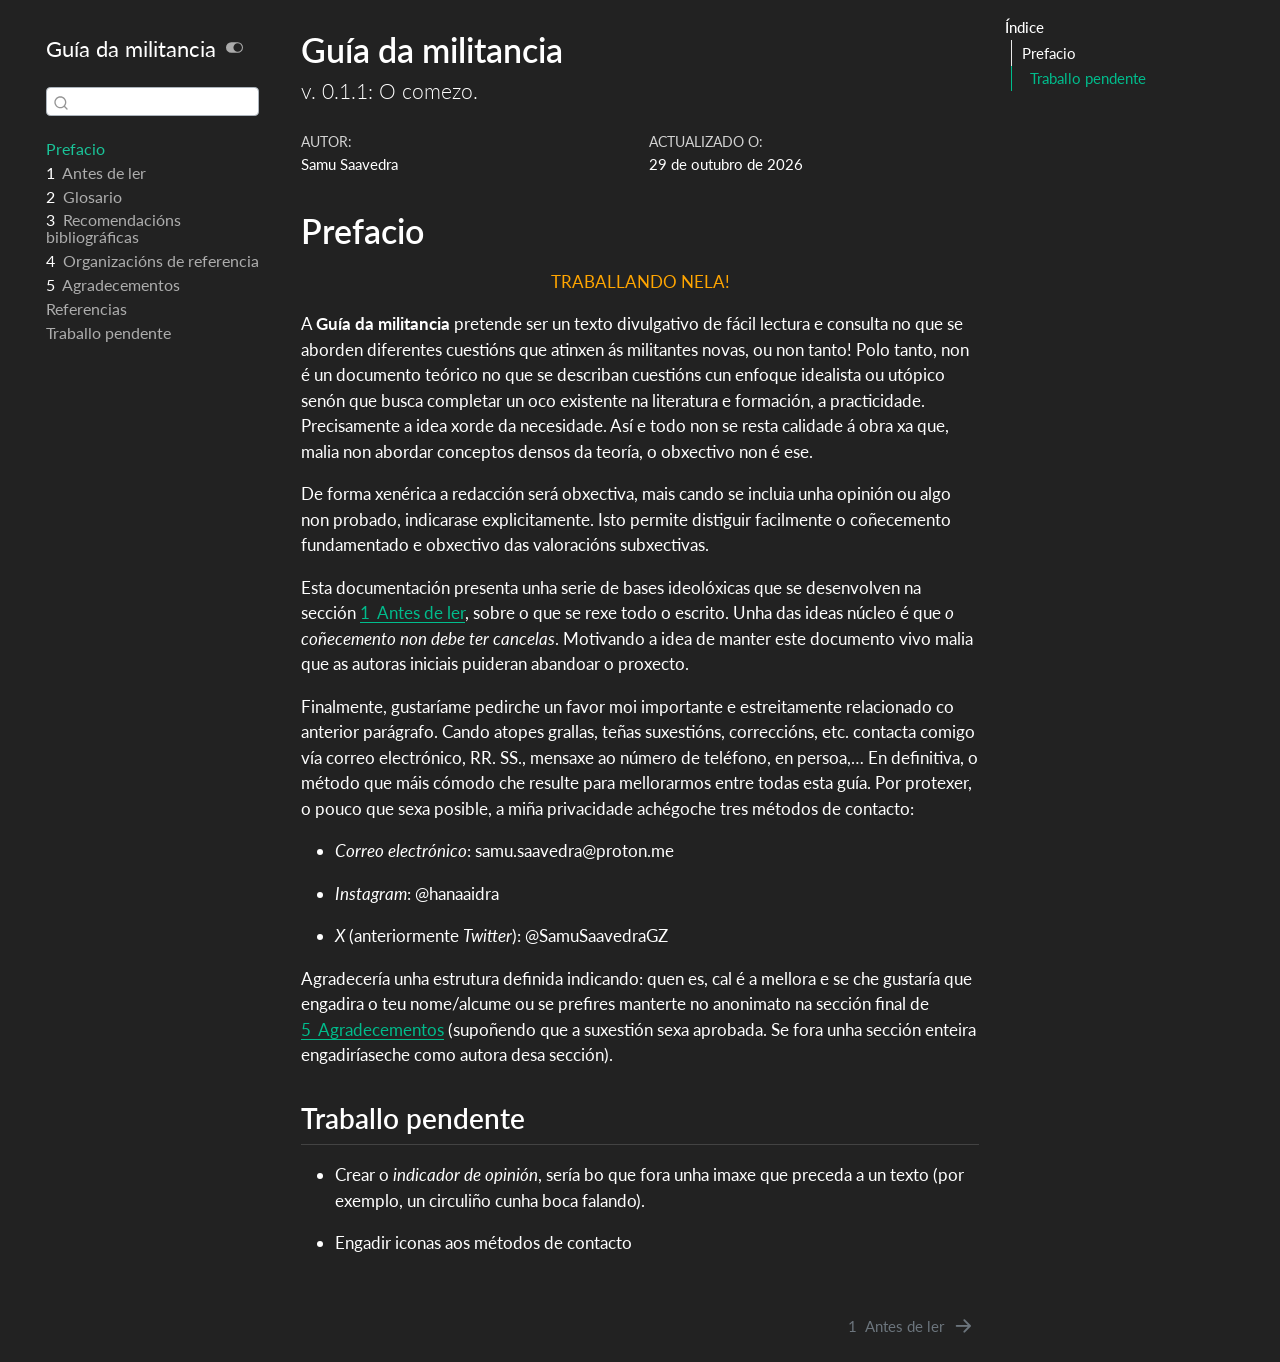
==== index.html @ 18063a0a "Built site for gh-pages" ====
<!DOCTYPE html>
<html xmlns="http://www.w3.org/1999/xhtml" lang="gl" xml:lang="gl"><head>

<meta charset="utf-8">
<meta name="generator" content="quarto-1.10.19">

<meta name="viewport" content="width=device-width, initial-scale=1.0, user-scalable=yes">

<meta name="author" content="Samu Saavedra">

<title>Guía da militancia</title>
<style>
/* Default styles provided by pandoc.
** See https://pandoc.org/MANUAL.html#variables-for-html for config info.
*/
span.smallcaps{font-variant: small-caps;}
div.columns{display: flex; gap: 1.5em;}
div.column{flex: auto;}
@media screen {
div.columns{gap: min(4vw, 1.5em);}
div.column{overflow-x: auto;}
}
div.hanging-indent{margin-left: 1.5em; text-indent: -1.5em;}
ul.task-list{list-style: none;}
ul.task-list li input[type="checkbox"] {
  width: 0.8em;
  margin: 0 0.8em 0.2em -1em; /* quarto-specific, see https://github.com/quarto-dev/quarto-cli/issues/4556 */ 
  vertical-align: middle;
}
</style>


<script src="site_libs/quarto-nav/quarto-nav.js"></script>
<script src="site_libs/quarto-nav/headroom.min.js"></script>
<script src="site_libs/clipboard/clipboard.min.js"></script>
<script src="site_libs/quarto-search/autocomplete.umd.js"></script>
<script src="site_libs/quarto-search/fuse.min.js"></script>
<script src="site_libs/quarto-search/quarto-search.js"></script>
<meta name="quarto:offset" content="./">
<link href="./antes_de_ler.html" rel="next">
<script src="site_libs/quarto-html/quarto.js" type="module"></script>
<script src="site_libs/quarto-html/tabsets/tabsets.js" type="module"></script>
<script src="site_libs/quarto-html/popper.min.js"></script>
<script src="site_libs/quarto-html/tippy.umd.min.js"></script>
<script src="site_libs/quarto-html/anchor.min.js"></script>
<link href="site_libs/quarto-html/tippy.css" rel="stylesheet">
<link href="site_libs/quarto-html/quarto-syntax-highlighting-bf27225e3a48a9273f3daa8f8e829971.css" rel="stylesheet" class="quarto-color-scheme" id="quarto-text-highlighting-styles">
<link href="site_libs/quarto-html/quarto-syntax-highlighting-dark-b626d73c4c936ccc3cb08be7d45d1df6.css" rel="stylesheet" class="quarto-color-scheme quarto-color-alternate" id="quarto-text-highlighting-styles">
<script src="site_libs/bootstrap/bootstrap.min.js"></script>
<link href="site_libs/bootstrap/bootstrap-icons.css" rel="stylesheet">
<link href="site_libs/bootstrap/bootstrap-aed98941c9a23d34670946fc9452eebc.min.css" rel="stylesheet" append-hash="true" class="quarto-color-scheme" id="quarto-bootstrap" data-mode="light">
<link href="site_libs/bootstrap/bootstrap-dark-508a3967fcba8ac229af21958218d07f.min.css" rel="stylesheet" append-hash="true" class="quarto-color-scheme quarto-color-alternate" id="quarto-bootstrap" data-mode="dark">
<script id="quarto-search-options" type="application/json">{
  "location": "sidebar",
  "copy-button": false,
  "collapse-after": 3,
  "panel-placement": "start",
  "type": "textbox",
  "limit": 50,
  "keyboard-shortcut": [
    "f",
    "/",
    "s"
  ],
  "show-item-context": false,
  "language": {
    "search-no-results-text": "No results",
    "search-matching-documents-text": "matching documents",
    "search-copy-link-title": "Copy link to search",
    "search-hide-matches-text": "Hide additional matches",
    "search-more-match-text": "more match in this document",
    "search-more-matches-text": "more matches in this document",
    "search-clear-button-title": "Clear",
    "search-text-placeholder": "",
    "search-detached-cancel-button-title": "Cancel",
    "search-submit-button-title": "Submit",
    "search-label": "Search"
  }
}</script>
<style>html{ scroll-behavior: smooth; }</style>


</head>

<body class="nav-sidebar floating quarto-dark"><script id="quarto-html-before-body" type="application/javascript">
    const toggleBodyColorMode = (bsSheetEl) => {
      const mode = bsSheetEl.getAttribute("data-mode");
      const bodyEl = window.document.querySelector("body");
      if (mode === "dark") {
        bodyEl.classList.add("quarto-dark");
        bodyEl.classList.remove("quarto-light");
      } else {
        bodyEl.classList.add("quarto-light");
        bodyEl.classList.remove("quarto-dark");
      }
    }
    const toggleBodyColorPrimary = () => {
      const bsSheetEl = window.document.querySelector("link#quarto-bootstrap:not([rel=disabled-stylesheet])");
      if (bsSheetEl) {
        toggleBodyColorMode(bsSheetEl);
      }
    }
    const setColorSchemeToggle = (alternate) => {
      const toggles = window.document.querySelectorAll('.quarto-color-scheme-toggle');
      for (let i=0; i < toggles.length; i++) {
        const toggle = toggles[i];
        if (toggle) {
          if (alternate) {
            toggle.classList.add("alternate");
          } else {
            toggle.classList.remove("alternate");
          }
        }
      }
    };
    const toggleColorMode = (alternate) => {
      // Switch the stylesheets
      const primaryStylesheets = window.document.querySelectorAll('link.quarto-color-scheme:not(.quarto-color-alternate)');
      const alternateStylesheets = window.document.querySelectorAll('link.quarto-color-scheme.quarto-color-alternate');
      manageTransitions('#quarto-margin-sidebar .nav-link', false);
      if (alternate) {
        // note: dark is layered on light, we don't disable primary!
        enableStylesheet(alternateStylesheets);
        for (const sheetNode of alternateStylesheets) {
          if (sheetNode.id === "quarto-bootstrap") {
            toggleBodyColorMode(sheetNode);
          }
        }
      } else {
        disableStylesheet(alternateStylesheets);
        enableStylesheet(primaryStylesheets)
        toggleBodyColorPrimary();
      }
      manageTransitions('#quarto-margin-sidebar .nav-link', true);
      // Switch the toggles
      setColorSchemeToggle(alternate)
      // Hack to workaround the fact that safari doesn't
      // properly recolor the scrollbar when toggling (#1455)
      if (navigator.userAgent.indexOf('Safari') > 0 && navigator.userAgent.indexOf('Chrome') == -1) {
        manageTransitions("body", false);
        window.scrollTo(0, 1);
        setTimeout(() => {
          window.scrollTo(0, 0);
          manageTransitions("body", true);
        }, 40);
      }
    }
    const disableStylesheet = (stylesheets) => {
      for (let i=0; i < stylesheets.length; i++) {
        const stylesheet = stylesheets[i];
        stylesheet.rel = 'disabled-stylesheet';
      }
    }
    const enableStylesheet = (stylesheets) => {
      for (let i=0; i < stylesheets.length; i++) {
        const stylesheet = stylesheets[i];
        if(stylesheet.rel !== 'stylesheet') { // for Chrome, which will still FOUC without this check
          stylesheet.rel = 'stylesheet';
        }
      }
    }
    const manageTransitions = (selector, allowTransitions) => {
      const els = window.document.querySelectorAll(selector);
      for (let i=0; i < els.length; i++) {
        const el = els[i];
        if (allowTransitions) {
          el.classList.remove('notransition');
        } else {
          el.classList.add('notransition');
        }
      }
    }
    const isFileUrl = () => {
      return window.location.protocol === 'file:';
    }
    const hasAlternateSentinel = () => {
      let styleSentinel = getColorSchemeSentinel();
      if (styleSentinel !== null) {
        return styleSentinel === "alternate";
      } else {
        return false;
      }
    }
    const setStyleSentinel = (alternate) => {
      const value = alternate ? "alternate" : "default";
      if (!isFileUrl()) {
        window.localStorage.setItem("quarto-color-scheme", value);
      } else {
        localAlternateSentinel = value;
      }
    }
    const getColorSchemeSentinel = () => {
      if (!isFileUrl()) {
        const storageValue = window.localStorage.getItem("quarto-color-scheme");
        return storageValue != null ? storageValue : localAlternateSentinel;
      } else {
        return localAlternateSentinel;
      }
    }
    const toggleGiscusIfUsed = (isAlternate, darkModeDefault) => {
      const baseTheme = document.querySelector('#giscus-base-theme')?.value ?? 'light';
      const alternateTheme = document.querySelector('#giscus-alt-theme')?.value ?? 'dark';
      let newTheme = '';
      if(authorPrefersDark) {
        newTheme = isAlternate ? baseTheme : alternateTheme;
      } else {
        newTheme = isAlternate ? alternateTheme : baseTheme;
      }
      const changeGiscusTheme = () => {
        // From: https://github.com/giscus/giscus/issues/336
        const sendMessage = (message) => {
          const iframe = document.querySelector('iframe.giscus-frame');
          if (!iframe) return;
          iframe.contentWindow.postMessage({ giscus: message }, 'https://giscus.app');
        }
        sendMessage({
          setConfig: {
            theme: newTheme
          }
        });
      }
      const isGiscussLoaded = window.document.querySelector('iframe.giscus-frame') !== null;
      if (isGiscussLoaded) {
        changeGiscusTheme();
      }
    };
    const authorPrefersDark = true;
    const darkModeDefault = authorPrefersDark;
    let localAlternateSentinel = darkModeDefault ? 'alternate' : 'default';
    // Dark / light mode switch
    window.quartoToggleColorScheme = () => {
      // Read the current dark / light value
      let toAlternate = !hasAlternateSentinel();
      toggleColorMode(toAlternate);
      setStyleSentinel(toAlternate);
      toggleGiscusIfUsed(toAlternate, darkModeDefault);
      window.dispatchEvent(new Event('resize'));
    };
    // Switch to dark mode if need be
    if (hasAlternateSentinel()) {
      toggleColorMode(true);
    } else {
      toggleColorMode(false);
    }
  </script>

<div id="quarto-search-results"></div>
  <header id="quarto-header" class="headroom fixed-top">
  <nav class="quarto-secondary-nav">
    <div class="container-fluid d-flex">
      <button type="button" class="quarto-btn-toggle btn" data-bs-toggle="collapse" role="button" data-bs-target=".quarto-sidebar-collapse-item" aria-controls="quarto-sidebar" aria-expanded="false" aria-label="Toggle sidebar navigation" onclick="if (window.quartoToggleHeadroom) { window.quartoToggleHeadroom(); }">
        <i class="bi bi-layout-text-sidebar-reverse"></i>
      </button>
        <nav class="quarto-page-breadcrumbs" aria-label="breadcrumb"><ol class="breadcrumb"><li class="breadcrumb-item"><a href="./index.html">Prefacio</a></li></ol></nav>
        <a class="flex-grow-1" role="navigation" data-bs-toggle="collapse" data-bs-target=".quarto-sidebar-collapse-item" aria-controls="quarto-sidebar" aria-expanded="false" aria-label="Toggle sidebar navigation" onclick="if (window.quartoToggleHeadroom) { window.quartoToggleHeadroom(); }">      
        </a>
      <button type="button" class="btn quarto-search-button" aria-label="Search" onclick="window.quartoOpenSearch();">
        <i class="bi bi-search"></i>
      </button>
    </div>
  </nav>
</header>
<!-- content -->
<div id="quarto-content" class="quarto-container page-columns page-rows-contents page-layout-article">
<!-- sidebar -->
  <nav id="quarto-sidebar" class="sidebar collapse collapse-horizontal quarto-sidebar-collapse-item sidebar-navigation floating overflow-auto">
    <div class="pt-lg-2 mt-2 text-left sidebar-header">
    <div class="sidebar-title mb-0 py-0">
      <a href="./">Guía da militancia</a> 
        <div class="sidebar-tools-main">
  <a href="" class="quarto-color-scheme-toggle quarto-navigation-tool  px-1" onclick="window.quartoToggleColorScheme(); return false;" title="Toggle dark mode"><i class="bi"></i></a>
</div>
    </div>
      </div>
        <div class="mt-2 flex-shrink-0 align-items-center">
        <div class="sidebar-search">
        <div id="quarto-search" class="" title="Search"></div>
        </div>
        </div>
    <div class="sidebar-menu-container"> 
    <ul class="list-unstyled mt-1">
        <li class="sidebar-item">
  <div class="sidebar-item-container"> 
  <a href="./index.html" class="sidebar-item-text sidebar-link active">
 <span class="menu-text">Prefacio</span></a>
  </div>
</li>
        <li class="sidebar-item">
  <div class="sidebar-item-container"> 
  <a href="./antes_de_ler.html" class="sidebar-item-text sidebar-link">
 <span class="menu-text"><span class="chapter-number">1</span>&nbsp; <span class="chapter-title">Antes de ler</span></span></a>
  </div>
</li>
        <li class="sidebar-item">
  <div class="sidebar-item-container"> 
  <a href="./glosario.html" class="sidebar-item-text sidebar-link">
 <span class="menu-text"><span class="chapter-number">2</span>&nbsp; <span class="chapter-title">Glosario</span></span></a>
  </div>
</li>
        <li class="sidebar-item">
  <div class="sidebar-item-container"> 
  <a href="./recomendacions_bibliograficas.html" class="sidebar-item-text sidebar-link">
 <span class="menu-text"><span class="chapter-number">3</span>&nbsp; <span class="chapter-title">Recomendacións bibliográficas</span></span></a>
  </div>
</li>
        <li class="sidebar-item">
  <div class="sidebar-item-container"> 
  <a href="./organizacions_de_referencia.html" class="sidebar-item-text sidebar-link">
 <span class="menu-text"><span class="chapter-number">4</span>&nbsp; <span class="chapter-title">Organizacións de referencia</span></span></a>
  </div>
</li>
        <li class="sidebar-item">
  <div class="sidebar-item-container"> 
  <a href="./agradecementos.html" class="sidebar-item-text sidebar-link">
 <span class="menu-text"><span class="chapter-number">5</span>&nbsp; <span class="chapter-title">Agradecementos</span></span></a>
  </div>
</li>
        <li class="sidebar-item">
  <div class="sidebar-item-container"> 
  <a href="./referencias.html" class="sidebar-item-text sidebar-link">
 <span class="menu-text">Referencias</span></a>
  </div>
</li>
        <li class="sidebar-item">
  <div class="sidebar-item-container"> 
  <a href="./traballo_pendente.html" class="sidebar-item-text sidebar-link">
 <span class="menu-text">Traballo pendente</span></a>
  </div>
</li>
    </ul>
    </div>
</nav>
<div id="quarto-sidebar-glass" class="quarto-sidebar-collapse-item" data-bs-toggle="collapse" data-bs-target=".quarto-sidebar-collapse-item"></div>
<!-- margin-sidebar -->
    <div id="quarto-margin-sidebar" class="sidebar margin-sidebar">
        <nav id="TOC" role="doc-toc" class="toc-active">
    <h2 id="toc-title">Índice</h2>
   
  <ul>
  <li><a href="#sec-prefacio" id="toc-sec-prefacio" class="nav-link active" data-scroll-target="#sec-prefacio">Prefacio</a>
  <ul class="collapse">
  <li><a href="#traballo-pendente" id="toc-traballo-pendente" class="nav-link" data-scroll-target="#traballo-pendente">Traballo pendente</a></li>
  </ul></li>
  </ul>
</nav>
    </div>
<!-- main -->
<main class="content" id="quarto-document-content">


<header id="title-block-header" class="quarto-title-block default">
<div class="quarto-title">
<h1 class="title">Guía da militancia</h1>
<p class="subtitle lead">v. 0.1.1: O comezo.</p>
</div>



<div class="quarto-title-meta">

    <div>
    <div class="quarto-title-meta-heading">Autor:</div>
    <div class="quarto-title-meta-contents">
             <p>Samu Saavedra </p>
          </div>
  </div>
    
    <div>
    <div class="quarto-title-meta-heading">Actualizado o:</div>
    <div class="quarto-title-meta-contents">
      <p class="date">29 de outubro de 2026</p>
    </div>
  </div>
  
    
  </div>
  


</header>


<section id="sec-prefacio" class="level1 unnumbered">
<h1 class="unnumbered">Prefacio</h1>
<div style="text-align: center; color: orange;">
<p>TRABALLANDO NELA!</p>
</div>
<p>A <strong>Guía da militancia</strong> pretende ser un texto divulgativo de fácil lectura e consulta no que se aborden diferentes cuestións que atinxen ás militantes novas, ou non tanto! Polo tanto, non é un documento teórico no que se describan cuestións cun enfoque idealista ou utópico senón que busca completar un oco existente na literatura e formación, a practicidade. Precisamente a idea xorde da necesidade. Así e todo non se resta calidade á obra xa que, malia non abordar conceptos densos da teoría, o obxectivo non é ese.</p>
<p>De forma xenérica a redacción será obxectiva, mais cando se incluia unha opinión ou algo non probado, indicarase explicitamente. Isto permite distiguir facilmente o coñecemento fundamentado e obxectivo das valoracións subxectivas.</p>
<p>Esta documentación presenta unha serie de bases ideolóxicas que se desenvolven na sección <a href="antes_de_ler.html" class="quarto-xref"><span>1&nbsp; Antes de ler</span></a>, sobre o que se rexe todo o escrito. Unha das ideas núcleo é que <em>o coñecemento non debe ter cancelas</em>. Motivando a idea de manter este documento vivo malia que as autoras iniciais puideran abandoar o proxecto.</p>
<p>Finalmente, gustaríame pedirche un favor moi importante e estreitamente relacionado co anterior parágrafo. Cando atopes grallas, teñas suxestións, correccións, etc. contacta comigo vía correo electrónico, RR. SS., mensaxe ao número de teléfono, en persoa,… En definitiva, o método que máis cómodo che resulte para mellorarmos entre todas esta guía. Por protexer, o pouco que sexa posible, a miña privacidade achégoche tres métodos de contacto:</p>
<ul>
<li><p><em>Correo electrónico</em>: samu.saavedra@proton.me</p></li>
<li><p><em>Instagram</em>: @hanaaidra</p></li>
<li><p><em>X</em> (anteriormente <em>Twitter</em>): @SamuSaavedraGZ</p></li>
</ul>
<p>Agradecería unha estrutura definida indicando: quen es, cal é a mellora e se che gustaría que engadira o teu nome/alcume ou se prefires manterte no anonimato na sección final de <a href="agradecementos.html" class="quarto-xref"><span>5&nbsp; Agradecementos</span></a> (supoñendo que a suxestión sexa aprobada. Se fora unha sección enteira engadiríaseche como autora desa sección).</p>
<section id="traballo-pendente" class="level2">
<h2 class="anchored" data-anchor-id="traballo-pendente">Traballo pendente</h2>
<ul>
<li><p>Crear o <em>indicador de opinión</em>, sería bo que fora unha imaxe que preceda a un texto (por exemplo, un circuliño cunha boca falando).</p></li>
<li><p>Engadir iconas aos métodos de contacto</p></li>
</ul>


</section>
</section>

</main> <!-- /main -->
<script id="quarto-html-after-body" type="application/javascript">
  window.document.addEventListener("DOMContentLoaded", function (event) {
    // Ensure there is a toggle, if there isn't float one in the top right
    if (window.document.querySelector('.quarto-color-scheme-toggle') === null) {
      const a = window.document.createElement('a');
      a.classList.add('top-right');
      a.classList.add('quarto-color-scheme-toggle');
      a.href = "";
      a.onclick = function() { try { window.quartoToggleColorScheme(); } catch {} return false; };
      const i = window.document.createElement("i");
      i.classList.add('bi');
      a.appendChild(i);
      window.document.body.appendChild(a);
    }
    setColorSchemeToggle(hasAlternateSentinel())
    const icon = "";
    const anchorJS = new window.AnchorJS();
    anchorJS.options = {
      placement: 'right',
      icon: icon
    };
    anchorJS.add('.anchored');
    const isCodeAnnotation = (el) => {
      for (const clz of el.classList) {
        if (clz.startsWith('code-annotation-')) {                     
          return true;
        }
      }
      return false;
    }
    const onCopySuccess = function(e) {
      // button target
      const button = e.trigger;
      // don't keep focus
      button.blur();
      // flash "checked"
      button.classList.add('code-copy-button-checked');
      var currentTitle = button.getAttribute("title");
      button.setAttribute("title", "Copied!");
      let tooltip;
      if (window.bootstrap) {
        button.setAttribute("data-bs-toggle", "tooltip");
        button.setAttribute("data-bs-placement", "left");
        button.setAttribute("data-bs-title", "Copied!");
        tooltip = new bootstrap.Tooltip(button, 
          { trigger: "manual", 
            customClass: "code-copy-button-tooltip",
            offset: [0, -8]});
        tooltip.show();    
      }
      setTimeout(function() {
        if (tooltip) {
          tooltip.hide();
          button.removeAttribute("data-bs-title");
          button.removeAttribute("data-bs-toggle");
          button.removeAttribute("data-bs-placement");
        }
        button.setAttribute("title", currentTitle);
        button.classList.remove('code-copy-button-checked');
      }, 1000);
      // clear code selection
      e.clearSelection();
    }
    const getTextToCopy = function(trigger) {
      const outerScaffold = trigger.parentElement.cloneNode(true);
      const codeEl = outerScaffold.querySelector('code');
      for (const childEl of codeEl.children) {
        if (isCodeAnnotation(childEl)) {
          childEl.remove();
        }
      }
      return codeEl.innerText;
    }
    const clipboard = new window.ClipboardJS('.code-copy-button:not([data-in-quarto-modal])', {
      text: getTextToCopy
    });
    clipboard.on('success', onCopySuccess);
    if (window.document.getElementById('quarto-embedded-source-code-modal')) {
      const clipboardModal = new window.ClipboardJS('.code-copy-button[data-in-quarto-modal]', {
        text: getTextToCopy,
        container: window.document.getElementById('quarto-embedded-source-code-modal')
      });
      clipboardModal.on('success', onCopySuccess);
    }
      var localhostRegex = new RegExp(/^(?:http|https):\/\/localhost\:?[0-9]*\//);
      var mailtoRegex = new RegExp(/^mailto:/);
        var filterRegex = new RegExp('/' + window.location.host + '/');
      var isInternal = (href) => {
          return filterRegex.test(href) || localhostRegex.test(href) || mailtoRegex.test(href);
      }
      // Inspect non-navigation links and adorn them if external
     var links = window.document.querySelectorAll('a[href]:not(.nav-link):not(.navbar-brand):not(.toc-action):not(.sidebar-link):not(.sidebar-item-toggle):not(.pagination-link):not(.no-external):not([aria-hidden]):not(.dropdown-item):not(.quarto-navigation-tool):not(.about-link)');
      for (var i=0; i<links.length; i++) {
        const link = links[i];
        if (!isInternal(link.href)) {
          // undo the damage that might have been done by quarto-nav.js in the case of
          // links that we want to consider external
          if (link.dataset.originalHref !== undefined) {
            link.href = link.dataset.originalHref;
          }
        }
      }
    function tippyHover(el, contentFn, onTriggerFn, onUntriggerFn) {
      const config = {
        allowHTML: true,
        maxWidth: 500,
        delay: 100,
        arrow: false,
        appendTo: function(el) {
            return el.parentElement;
        },
        interactive: true,
        interactiveBorder: 10,
        theme: 'quarto',
        placement: 'bottom-start',
      };
      if (contentFn) {
        config.content = contentFn;
      }
      if (onTriggerFn) {
        config.onTrigger = onTriggerFn;
      }
      if (onUntriggerFn) {
        config.onUntrigger = onUntriggerFn;
      }
      window.tippy(el, config); 
    }
    const noterefs = window.document.querySelectorAll('a[role="doc-noteref"]');
    for (var i=0; i<noterefs.length; i++) {
      const ref = noterefs[i];
      tippyHover(ref, function() {
        // use id or data attribute instead here
        let href = ref.getAttribute('data-footnote-href') || ref.getAttribute('href');
        try { href = new URL(href).hash; } catch {}
        const id = href.replace(/^#\/?/, "");
        const note = window.document.getElementById(id);
        if (note) {
          return note.innerHTML;
        } else {
          return "";
        }
      });
    }
    const xrefs = window.document.querySelectorAll('a.quarto-xref');
    const processXRef = (id, note) => {
      // Strip column container classes
      const stripColumnClz = (el) => {
        el.classList.remove("page-full", "page-columns");
        if (el.children) {
          for (const child of el.children) {
            stripColumnClz(child);
          }
        }
      }
      stripColumnClz(note)
      if (id === null || id.startsWith('sec-')) {
        // Special case sections, only their first couple elements
        const container = document.createElement("div");
        if (note.children && note.children.length > 2) {
          container.appendChild(note.children[0].cloneNode(true));
          for (let i = 1; i < note.children.length; i++) {
            const child = note.children[i];
            if (child.tagName === "P" && child.innerText === "") {
              continue;
            } else {
              container.appendChild(child.cloneNode(true));
              break;
            }
          }
          if (window.Quarto?.typesetMath) {
            window.Quarto.typesetMath(container);
          }
          return container.innerHTML
        } else {
          if (window.Quarto?.typesetMath) {
            window.Quarto.typesetMath(note);
          }
          return note.innerHTML;
        }
      } else {
        // Remove any anchor links if they are present
        const anchorLink = note.querySelector('a.anchorjs-link');
        if (anchorLink) {
          anchorLink.remove();
        }
        if (window.Quarto?.typesetMath) {
          window.Quarto.typesetMath(note);
        }
        if (note.classList.contains("callout")) {
          return note.outerHTML;
        } else {
          return note.innerHTML;
        }
      }
    }
    for (var i=0; i<xrefs.length; i++) {
      const xref = xrefs[i];
      tippyHover(xref, undefined, function(instance) {
        instance.disable();
        let url = xref.getAttribute('href');
        let hash = undefined; 
        if (url.startsWith('#')) {
          hash = url;
        } else {
          try { hash = new URL(url).hash; } catch {}
        }
        if (hash) {
          const id = hash.replace(/^#\/?/, "");
          const note = window.document.getElementById(id);
          if (note !== null) {
            try {
              const html = processXRef(id, note.cloneNode(true));
              instance.setContent(html);
            } finally {
              instance.enable();
              instance.show();
            }
          } else {
            // See if we can fetch this
            fetch(url.split('#')[0])
            .then(res => res.text())
            .then(html => {
              const parser = new DOMParser();
              const htmlDoc = parser.parseFromString(html, "text/html");
              const note = htmlDoc.getElementById(id);
              if (note !== null) {
                const html = processXRef(id, note);
                instance.setContent(html);
              } 
            }).finally(() => {
              instance.enable();
              instance.show();
            });
          }
        } else {
          // See if we can fetch a full url (with no hash to target)
          // This is a special case and we should probably do some content thinning / targeting
          fetch(url)
          .then(res => res.text())
          .then(html => {
            const parser = new DOMParser();
            const htmlDoc = parser.parseFromString(html, "text/html");
            const note = htmlDoc.querySelector('main.content');
            if (note !== null) {
              // This should only happen for chapter cross references
              // (since there is no id in the URL)
              // remove the first header
              if (note.children.length > 0 && note.children[0].tagName === "HEADER") {
                note.children[0].remove();
              }
              const html = processXRef(null, note);
              instance.setContent(html);
            } 
          }).finally(() => {
            instance.enable();
            instance.show();
          });
        }
      }, function(instance) {
      });
    }
        let selectedAnnoteEl;
        const selectorForAnnotation = ( cell, annotation) => {
          let cellAttr = 'data-code-cell="' + cell + '"';
          let lineAttr = 'data-code-annotation="' +  annotation + '"';
          const selector = 'span[' + cellAttr + '][' + lineAttr + ']';
          return selector;
        }
        const selectCodeLines = (annoteEl) => {
          const doc = window.document;
          const targetCell = annoteEl.getAttribute("data-target-cell");
          const targetAnnotation = annoteEl.getAttribute("data-target-annotation");
          const annoteSpan = window.document.querySelector(selectorForAnnotation(targetCell, targetAnnotation));
          const lines = annoteSpan.getAttribute("data-code-lines").split(",");
          const lineIds = lines.map((line) => {
            return targetCell + "-" + line;
          })
          let top = null;
          let height = null;
          let parent = null;
          if (lineIds.length > 0) {
              //compute the position of the single el (top and bottom and make a div)
              const el = window.document.getElementById(lineIds[0]);
              top = el.offsetTop;
              height = el.offsetHeight;
              parent = el.parentElement.parentElement;
            if (lineIds.length > 1) {
              const lastEl = window.document.getElementById(lineIds[lineIds.length - 1]);
              const bottom = lastEl.offsetTop + lastEl.offsetHeight;
              height = bottom - top;
            }
            if (top !== null && height !== null && parent !== null) {
              // cook up a div (if necessary) and position it 
              let div = window.document.getElementById("code-annotation-line-highlight");
              if (div === null) {
                div = window.document.createElement("div");
                div.setAttribute("id", "code-annotation-line-highlight");
                div.style.position = 'absolute';
                parent.appendChild(div);
              }
              div.style.top = top - 2 + "px";
              div.style.height = height + 4 + "px";
              div.style.left = 0;
              let gutterDiv = window.document.getElementById("code-annotation-line-highlight-gutter");
              if (gutterDiv === null) {
                gutterDiv = window.document.createElement("div");
                gutterDiv.setAttribute("id", "code-annotation-line-highlight-gutter");
                gutterDiv.style.position = 'absolute';
                const codeCell = window.document.getElementById(targetCell);
                const gutter = codeCell.querySelector('.code-annotation-gutter');
                gutter.appendChild(gutterDiv);
              }
              gutterDiv.style.top = top - 2 + "px";
              gutterDiv.style.height = height + 4 + "px";
            }
            selectedAnnoteEl = annoteEl;
          }
        };
        const unselectCodeLines = () => {
          const elementsIds = ["code-annotation-line-highlight", "code-annotation-line-highlight-gutter"];
          elementsIds.forEach((elId) => {
            const div = window.document.getElementById(elId);
            if (div) {
              div.remove();
            }
          });
          selectedAnnoteEl = undefined;
        };
          // Handle positioning of the toggle
      window.addEventListener(
        "resize",
        throttle(() => {
          elRect = undefined;
          if (selectedAnnoteEl) {
            selectCodeLines(selectedAnnoteEl);
          }
        }, 10)
      );
      function throttle(fn, ms) {
      let throttle = false;
      let timer;
        return (...args) => {
          if(!throttle) { // first call gets through
              fn.apply(this, args);
              throttle = true;
          } else { // all the others get throttled
              if(timer) clearTimeout(timer); // cancel #2
              timer = setTimeout(() => {
                fn.apply(this, args);
                timer = throttle = false;
              }, ms);
          }
        };
      }
        // Attach click handler to the DT
        const annoteDls = window.document.querySelectorAll('dt[data-target-cell]');
        for (const annoteDlNode of annoteDls) {
          annoteDlNode.addEventListener('click', (event) => {
            const clickedEl = event.target;
            if (clickedEl !== selectedAnnoteEl) {
              unselectCodeLines();
              const activeEl = window.document.querySelector('dt[data-target-cell].code-annotation-active');
              if (activeEl) {
                activeEl.classList.remove('code-annotation-active');
              }
              selectCodeLines(clickedEl);
              clickedEl.classList.add('code-annotation-active');
            } else {
              // Unselect the line
              unselectCodeLines();
              clickedEl.classList.remove('code-annotation-active');
            }
          });
        }
    const findCites = (el) => {
      const parentEl = el.parentElement;
      if (parentEl) {
        const cites = parentEl.dataset.cites;
        if (cites) {
          return {
            el,
            cites: cites.split(' ')
          };
        } else {
          return findCites(el.parentElement)
        }
      } else {
        return undefined;
      }
    };
    var bibliorefs = window.document.querySelectorAll('a[role="doc-biblioref"]');
    for (var i=0; i<bibliorefs.length; i++) {
      const ref = bibliorefs[i];
      const citeInfo = findCites(ref);
      if (citeInfo) {
        tippyHover(citeInfo.el, function() {
          var popup = window.document.createElement('div');
          citeInfo.cites.forEach(function(cite) {
            var citeDiv = window.document.createElement('div');
            citeDiv.classList.add('hanging-indent');
            citeDiv.classList.add('csl-entry');
            var biblioDiv = window.document.getElementById('ref-' + cite);
            if (biblioDiv) {
              citeDiv.innerHTML = biblioDiv.innerHTML;
            }
            popup.appendChild(citeDiv);
          });
          return popup.innerHTML;
        });
      }
    }
  });
  </script>
<nav class="page-navigation">
  <div class="nav-page nav-page-previous">
  </div>
  <div class="nav-page nav-page-next">
      <a href="./antes_de_ler.html" class="pagination-link" aria-label="Antes de ler">
        <span class="nav-page-text"><span class="chapter-number">1</span>&nbsp; <span class="chapter-title">Antes de ler</span></span> <i class="bi bi-arrow-right-short"></i>
      </a>
  </div>
</nav>
</div> <!-- /content -->




<script src="site_libs/quarto-html/zenscroll-min.js"></script>
</body></html>
---- site_libs/quarto-html/tippy.css ----
.tippy-box[data-animation=fade][data-state=hidden]{opacity:0}[data-tippy-root]{max-width:calc(100vw - 10px)}.tippy-box{position:relative;background-color:#333;color:#fff;border-radius:4px;font-size:14px;line-height:1.4;white-space:normal;outline:0;transition-property:transform,visibility,opacity}.tippy-box[data-placement^=top]>.tippy-arrow{bottom:0}.tippy-box[data-placement^=top]>.tippy-arrow:before{bottom:-7px;left:0;border-width:8px 8px 0;border-top-color:initial;transform-origin:center top}.tippy-box[data-placement^=bottom]>.tippy-arrow{top:0}.tippy-box[data-placement^=bottom]>.tippy-arrow:before{top:-7px;left:0;border-width:0 8px 8px;border-bottom-color:initial;transform-origin:center bottom}.tippy-box[data-placement^=left]>.tippy-arrow{right:0}.tippy-box[data-placement^=left]>.tippy-arrow:before{border-width:8px 0 8px 8px;border-left-color:initial;right:-7px;transform-origin:center left}.tippy-box[data-placement^=right]>.tippy-arrow{left:0}.tippy-box[data-placement^=right]>.tippy-arrow:before{left:-7px;border-width:8px 8px 8px 0;border-right-color:initial;transform-origin:center right}.tippy-box[data-inertia][data-state=visible]{transition-timing-function:cubic-bezier(.54,1.5,.38,1.11)}.tippy-arrow{width:16px;height:16px;color:#333}.tippy-arrow:before{content:"";position:absolute;border-color:transparent;border-style:solid}.tippy-content{position:relative;padding:5px 9px;z-index:1}
---- site_libs/quarto-html/quarto-syntax-highlighting-bf27225e3a48a9273f3daa8f8e829971.css ----
/* quarto syntax highlight colors */
:root {
  --quarto-hl-ot-color: #003B4F;
  --quarto-hl-at-color: #657422;
  --quarto-hl-ss-color: #20794D;
  --quarto-hl-an-color: #5E5E5E;
  --quarto-hl-fu-color: #4758AB;
  --quarto-hl-st-color: #20794D;
  --quarto-hl-cf-color: #003B4F;
  --quarto-hl-op-color: #5E5E5E;
  --quarto-hl-er-color: #AD0000;
  --quarto-hl-bn-color: #AD0000;
  --quarto-hl-al-color: #AD0000;
  --quarto-hl-va-color: #111111;
  --quarto-hl-bu-color: inherit;
  --quarto-hl-ex-color: inherit;
  --quarto-hl-pp-color: #AD0000;
  --quarto-hl-in-color: #5E5E5E;
  --quarto-hl-vs-color: #20794D;
  --quarto-hl-wa-color: #5E5E5E;
  --quarto-hl-do-color: #5E5E5E;
  --quarto-hl-im-color: #00769E;
  --quarto-hl-ch-color: #20794D;
  --quarto-hl-dt-color: #AD0000;
  --quarto-hl-fl-color: #AD0000;
  --quarto-hl-co-color: #5E5E5E;
  --quarto-hl-cv-color: #5E5E5E;
  --quarto-hl-cn-color: #8f5902;
  --quarto-hl-sc-color: #5E5E5E;
  --quarto-hl-dv-color: #AD0000;
  --quarto-hl-kw-color: #003B4F;
}

/* other quarto variables */
:root {
  --quarto-font-monospace: SFMono-Regular, Menlo, Monaco, Consolas, "Liberation Mono", "Courier New", monospace;
}

/* syntax highlight based on Pandoc's rules */
pre > code.sourceCode > span {
  color: #003B4F;
}

code.sourceCode > span {
  color: #003B4F;
}

div.sourceCode,
div.sourceCode pre.sourceCode {
  color: #003B4F;
}

/* Normal */
code span {
  color: #003B4F;
}

/* Alert */
code span.al {
  color: #AD0000;
  font-style: inherit;
}

/* Annotation */
code span.an {
  color: #5E5E5E;
  font-style: inherit;
}

/* Attribute */
code span.at {
  color: #657422;
  font-style: inherit;
}

/* BaseN */
code span.bn {
  color: #AD0000;
  font-style: inherit;
}

/* BuiltIn */
code span.bu {
  font-style: inherit;
}

/* ControlFlow */
code span.cf {
  color: #003B4F;
  font-weight: bold;
  font-style: inherit;
}

/* Char */
code span.ch {
  color: #20794D;
  font-style: inherit;
}

/* Constant */
code span.cn {
  color: #8f5902;
  font-style: inherit;
}

/* Comment */
code span.co {
  color: #5E5E5E;
  font-style: inherit;
}

/* CommentVar */
code span.cv {
  color: #5E5E5E;
  font-style: italic;
}

/* Documentation */
code span.do {
  color: #5E5E5E;
  font-style: italic;
}

/* DataType */
code span.dt {
  color: #AD0000;
  font-style: inherit;
}

/* DecVal */
code span.dv {
  color: #AD0000;
  font-style: inherit;
}

/* Error */
code span.er {
  color: #AD0000;
  font-style: inherit;
}

/* Extension */
code span.ex {
  font-style: inherit;
}

/* Float */
code span.fl {
  color: #AD0000;
  font-style: inherit;
}

/* Function */
code span.fu {
  color: #4758AB;
  font-style: inherit;
}

/* Import */
code span.im {
  color: #00769E;
  font-style: inherit;
}

/* Information */
code span.in {
  color: #5E5E5E;
  font-style: inherit;
}

/* Keyword */
code span.kw {
  color: #003B4F;
  font-weight: bold;
  font-style: inherit;
}

/* Operator */
code span.op {
  color: #5E5E5E;
  font-style: inherit;
}

/* Other */
code span.ot {
  color: #003B4F;
  font-style: inherit;
}

/* Preprocessor */
code span.pp {
  color: #AD0000;
  font-style: inherit;
}

/* SpecialChar */
code span.sc {
  color: #5E5E5E;
  font-style: inherit;
}

/* SpecialString */
code span.ss {
  color: #20794D;
  font-style: inherit;
}

/* String */
code span.st {
  color: #20794D;
  font-style: inherit;
}

/* Variable */
code span.va {
  color: #111111;
  font-style: inherit;
}

/* VerbatimString */
code span.vs {
  color: #20794D;
  font-style: inherit;
}

/* Warning */
code span.wa {
  color: #5E5E5E;
  font-style: italic;
}

.prevent-inlining {
  content: "</";
}

/*# sourceMappingURL=8be38f48d34c45af72792cbd699585e7.css.map */
---- site_libs/quarto-html/quarto-syntax-highlighting-dark-b626d73c4c936ccc3cb08be7d45d1df6.css ----
/* quarto syntax highlight colors */
:root {
  --quarto-hl-al-color: #f07178;
  --quarto-hl-an-color: #d4d0ab;
  --quarto-hl-at-color: #00e0e0;
  --quarto-hl-bn-color: #d4d0ab;
  --quarto-hl-bu-color: #abe338;
  --quarto-hl-ch-color: #abe338;
  --quarto-hl-co-color: #f8f8f2;
  --quarto-hl-cv-color: #ffd700;
  --quarto-hl-cn-color: #ffd700;
  --quarto-hl-cf-color: #ffa07a;
  --quarto-hl-dt-color: #ffa07a;
  --quarto-hl-dv-color: #d4d0ab;
  --quarto-hl-do-color: #f8f8f2;
  --quarto-hl-er-color: #f07178;
  --quarto-hl-ex-color: #00e0e0;
  --quarto-hl-fl-color: #d4d0ab;
  --quarto-hl-fu-color: #ffa07a;
  --quarto-hl-im-color: #abe338;
  --quarto-hl-in-color: #d4d0ab;
  --quarto-hl-kw-color: #ffa07a;
  --quarto-hl-op-color: #ffa07a;
  --quarto-hl-ot-color: #00e0e0;
  --quarto-hl-pp-color: #dcc6e0;
  --quarto-hl-re-color: #00e0e0;
  --quarto-hl-sc-color: #abe338;
  --quarto-hl-ss-color: #abe338;
  --quarto-hl-st-color: #abe338;
  --quarto-hl-va-color: #00e0e0;
  --quarto-hl-vs-color: #abe338;
  --quarto-hl-wa-color: #dcc6e0;
}

/* other quarto variables */
:root {
  --quarto-font-monospace: SFMono-Regular, Menlo, Monaco, Consolas, "Liberation Mono", "Courier New", monospace;
}

/* syntax highlight based on Pandoc's rules */
pre > code.sourceCode > span {
  color: #f8f8f2;
}

code.sourceCode > span {
  color: #f8f8f2;
}

div.sourceCode,
div.sourceCode pre.sourceCode {
  color: #f8f8f2;
}

/* Normal */
code span {
  color: #f8f8f2;
}

/* Alert */
code span.al {
  color: #f07178;
}

/* Annotation */
code span.an {
  color: #d4d0ab;
}

/* Attribute */
code span.at {
  color: #00e0e0;
}

/* BaseN */
code span.bn {
  color: #d4d0ab;
}

/* BuiltIn */
code span.bu {
  color: #abe338;
}

/* ControlFlow */
code span.cf {
  font-weight: bold;
  color: #ffa07a;
}

/* Char */
code span.ch {
  color: #abe338;
}

/* Constant */
code span.cn {
  color: #ffd700;
}

/* Comment */
code span.co {
  font-style: italic;
  color: #f8f8f2;
}

/* CommentVar */
code span.cv {
  color: #ffd700;
}

/* Documentation */
code span.do {
  color: #f8f8f2;
}

/* DataType */
code span.dt {
  color: #ffa07a;
}

/* DecVal */
code span.dv {
  color: #d4d0ab;
}

/* Error */
code span.er {
  color: #f07178;
  text-decoration: underline;
}

/* Extension */
code span.ex {
  font-weight: bold;
  color: #00e0e0;
}

/* Float */
code span.fl {
  color: #d4d0ab;
}

/* Function */
code span.fu {
  color: #ffa07a;
}

/* Import */
code span.im {
  color: #abe338;
}

/* Information */
code span.in {
  color: #d4d0ab;
}

/* Keyword */
code span.kw {
  font-weight: bold;
  color: #ffa07a;
}

/* Operator */
code span.op {
  color: #ffa07a;
}

/* Other */
code span.ot {
  color: #00e0e0;
}

/* Preprocessor */
code span.pp {
  color: #dcc6e0;
}

/* RegionMarker */
code span.re {
  background-color: #f8f8f2;
  color: #00e0e0;
}

/* SpecialChar */
code span.sc {
  color: #abe338;
}

/* SpecialString */
code span.ss {
  color: #abe338;
}

/* String */
code span.st {
  color: #abe338;
}

/* Variable */
code span.va {
  color: #00e0e0;
}

/* VerbatimString */
code span.vs {
  color: #abe338;
}

/* Warning */
code span.wa {
  color: #dcc6e0;
}

.prevent-inlining {
  content: "</";
}

/*# sourceMappingURL=a269c63e8167c3ae395728e86feb0848.css.map */
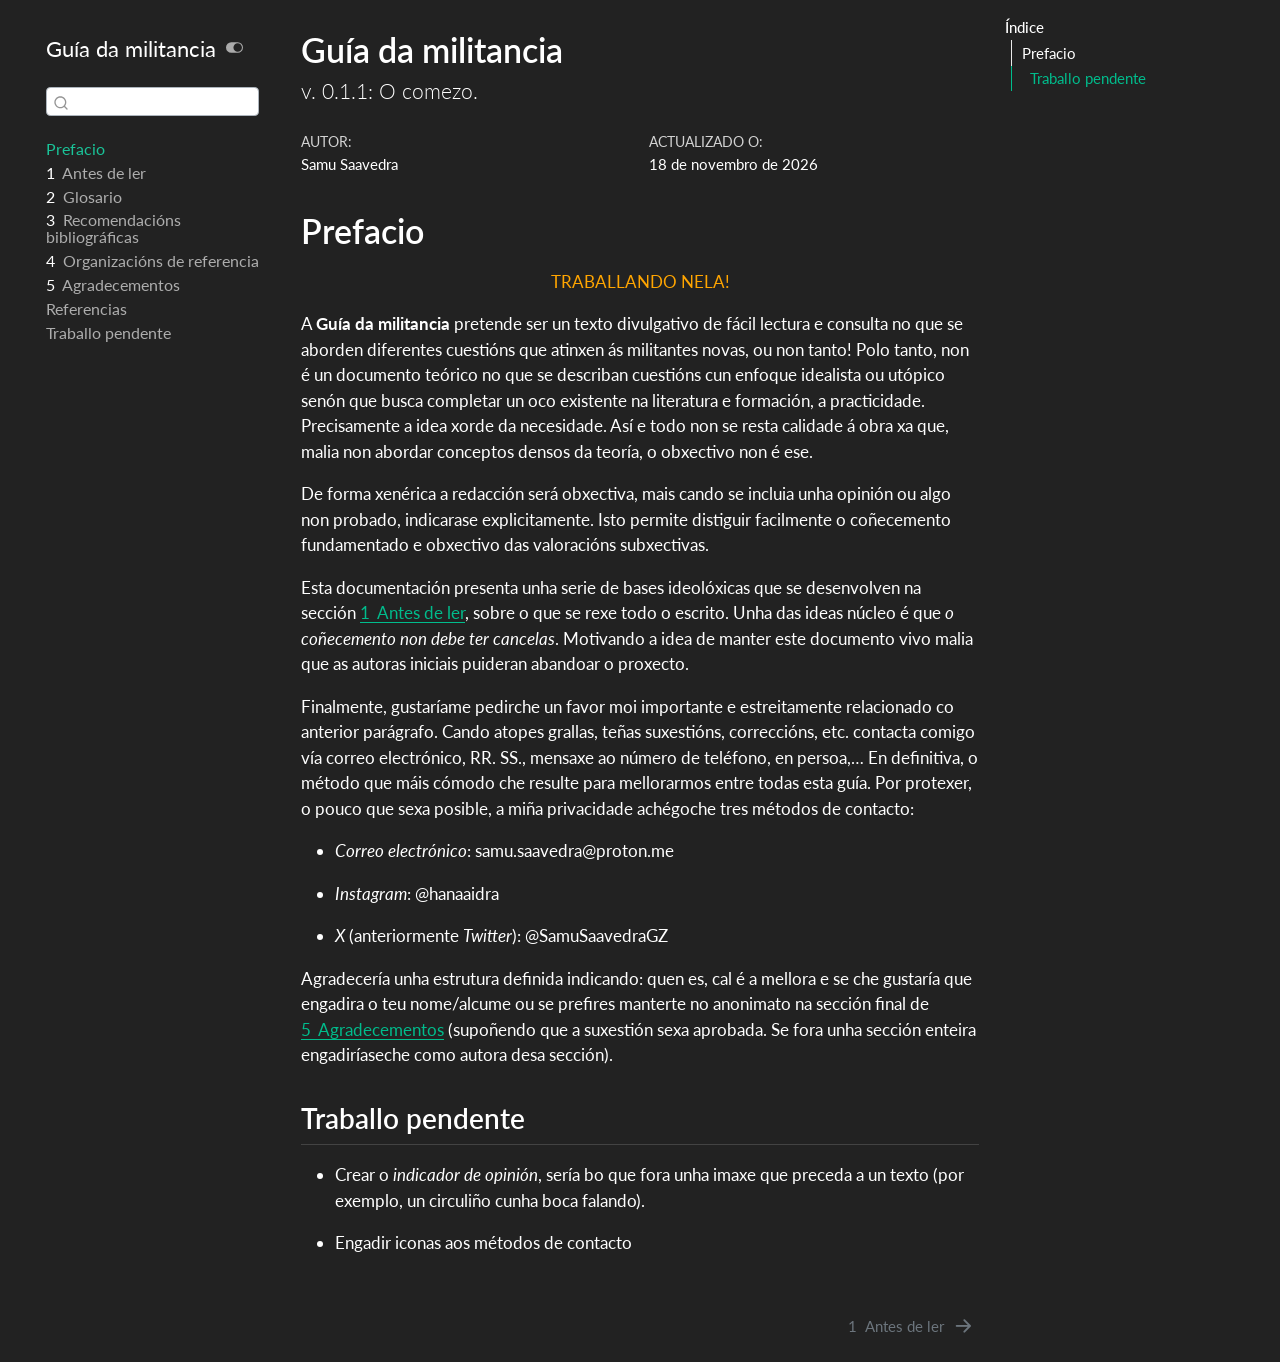
==== commit 307bd97f: "Built site for gh-pages" ====
--- a/index.html
+++ b/index.html
@@ -42,7 +42,6 @@
 <script src="site_libs/quarto-html/tabsets/tabsets.js" type="module"></script>
 <script src="site_libs/quarto-html/popper.min.js"></script>
 <script src="site_libs/quarto-html/tippy.umd.min.js"></script>
-<script src="site_libs/quarto-html/anchor.min.js"></script>
 <link href="site_libs/quarto-html/tippy.css" rel="stylesheet">
 <link href="site_libs/quarto-html/quarto-syntax-highlighting-bf27225e3a48a9273f3daa8f8e829971.css" rel="stylesheet" class="quarto-color-scheme" id="quarto-text-highlighting-styles">
 <link href="site_libs/quarto-html/quarto-syntax-highlighting-dark-b626d73c4c936ccc3cb08be7d45d1df6.css" rel="stylesheet" class="quarto-color-scheme quarto-color-alternate" id="quarto-text-highlighting-styles">
@@ -368,7 +367,7 @@
     <div>
     <div class="quarto-title-meta-heading">Actualizado o:</div>
     <div class="quarto-title-meta-contents">
-      <p class="date">29 de outubro de 2026</p>
+      <p class="date">18 de novembro de 2026</p>
     </div>
   </div>
   
@@ -396,7 +395,7 @@
 </ul>
 <p>Agradecería unha estrutura definida indicando: quen es, cal é a mellora e se che gustaría que engadira o teu nome/alcume ou se prefires manterte no anonimato na sección final de <a href="agradecementos.html" class="quarto-xref"><span>5&nbsp; Agradecementos</span></a> (supoñendo que a suxestión sexa aprobada. Se fora unha sección enteira engadiríaseche como autora desa sección).</p>
 <section id="traballo-pendente" class="level2">
-<h2 class="anchored" data-anchor-id="traballo-pendente">Traballo pendente</h2>
+<h2 data-anchor-id="traballo-pendente">Traballo pendente</h2>
 <ul>
 <li><p>Crear o <em>indicador de opinión</em>, sería bo que fora unha imaxe que preceda a un texto (por exemplo, un circuliño cunha boca falando).</p></li>
 <li><p>Engadir iconas aos métodos de contacto</p></li>
@@ -422,13 +421,6 @@
       window.document.body.appendChild(a);
     }
     setColorSchemeToggle(hasAlternateSentinel())
-    const icon = "";
-    const anchorJS = new window.AnchorJS();
-    anchorJS.options = {
-      placement: 'right',
-      icon: icon
-    };
-    anchorJS.add('.anchored');
     const isCodeAnnotation = (el) => {
       for (const clz of el.classList) {
         if (clz.startsWith('code-annotation-')) {                     
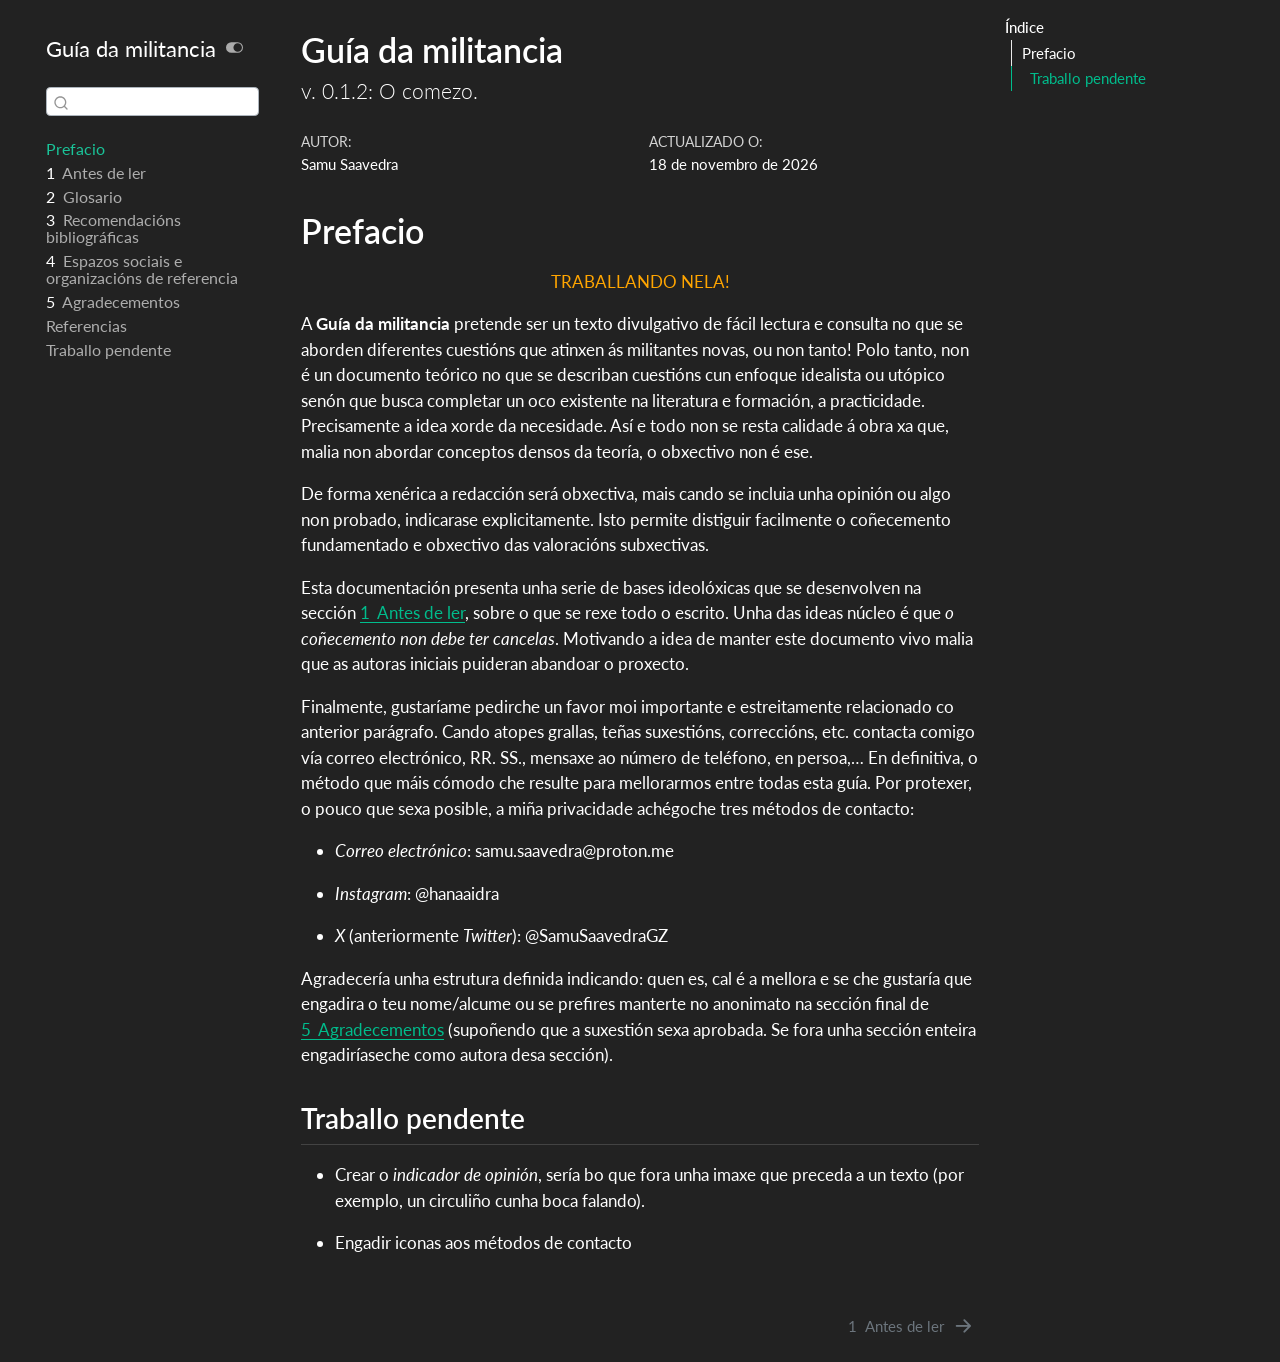
==== commit 6cb57a99: "Built site for gh-pages" ====
--- a/index.html
+++ b/index.html
@@ -305,7 +305,7 @@
         <li class="sidebar-item">
   <div class="sidebar-item-container"> 
   <a href="./organizacions_de_referencia.html" class="sidebar-item-text sidebar-link">
- <span class="menu-text"><span class="chapter-number">4</span>&nbsp; <span class="chapter-title">Organizacións de referencia</span></span></a>
+ <span class="menu-text"><span class="chapter-number">4</span>&nbsp; <span class="chapter-title">Espazos sociais e organizacións de referencia</span></span></a>
   </div>
 </li>
         <li class="sidebar-item">
@@ -350,7 +350,7 @@
 <header id="title-block-header" class="quarto-title-block default">
 <div class="quarto-title">
 <h1 class="title">Guía da militancia</h1>
-<p class="subtitle lead">v. 0.1.1: O comezo.</p>
+<p class="subtitle lead">v. 0.1.2: O comezo.</p>
 </div>
 
 
@@ -387,7 +387,7 @@
 <p>A <strong>Guía da militancia</strong> pretende ser un texto divulgativo de fácil lectura e consulta no que se aborden diferentes cuestións que atinxen ás militantes novas, ou non tanto! Polo tanto, non é un documento teórico no que se describan cuestións cun enfoque idealista ou utópico senón que busca completar un oco existente na literatura e formación, a practicidade. Precisamente a idea xorde da necesidade. Así e todo non se resta calidade á obra xa que, malia non abordar conceptos densos da teoría, o obxectivo non é ese.</p>
 <p>De forma xenérica a redacción será obxectiva, mais cando se incluia unha opinión ou algo non probado, indicarase explicitamente. Isto permite distiguir facilmente o coñecemento fundamentado e obxectivo das valoracións subxectivas.</p>
 <p>Esta documentación presenta unha serie de bases ideolóxicas que se desenvolven na sección <a href="antes_de_ler.html" class="quarto-xref"><span>1&nbsp; Antes de ler</span></a>, sobre o que se rexe todo o escrito. Unha das ideas núcleo é que <em>o coñecemento non debe ter cancelas</em>. Motivando a idea de manter este documento vivo malia que as autoras iniciais puideran abandoar o proxecto.</p>
-<p>Finalmente, gustaríame pedirche un favor moi importante e estreitamente relacionado co anterior parágrafo. Cando atopes grallas, teñas suxestións, correccións, etc. contacta comigo vía correo electrónico, RR. SS., mensaxe ao número de teléfono, en persoa,… En definitiva, o método que máis cómodo che resulte para mellorarmos entre todas esta guía. Por protexer, o pouco que sexa posible, a miña privacidade achégoche tres métodos de contacto:</p>
+<p>Finalmente, gustaríame pedirche un favor moi importante e estreitamente relacionado co anterior parágrafo. Cando atopes grallas, teñas suxestións, correccións, etc. contacta comigo vía correo electrónico, RR. SS., mensaxe ao número de teléfono, en persoa,… En definitiva, o método que máis cómodo che resulte para mellorarmos entre todas esta guía. Por protexer, o pouco que sexa posible, a miña privacidade achégoche tres <span id="metodos-contacto">métodos de contacto</span>:</p>
 <ul>
 <li><p><em>Correo electrónico</em>: samu.saavedra@proton.me</p></li>
 <li><p><em>Instagram</em>: @hanaaidra</p></li>
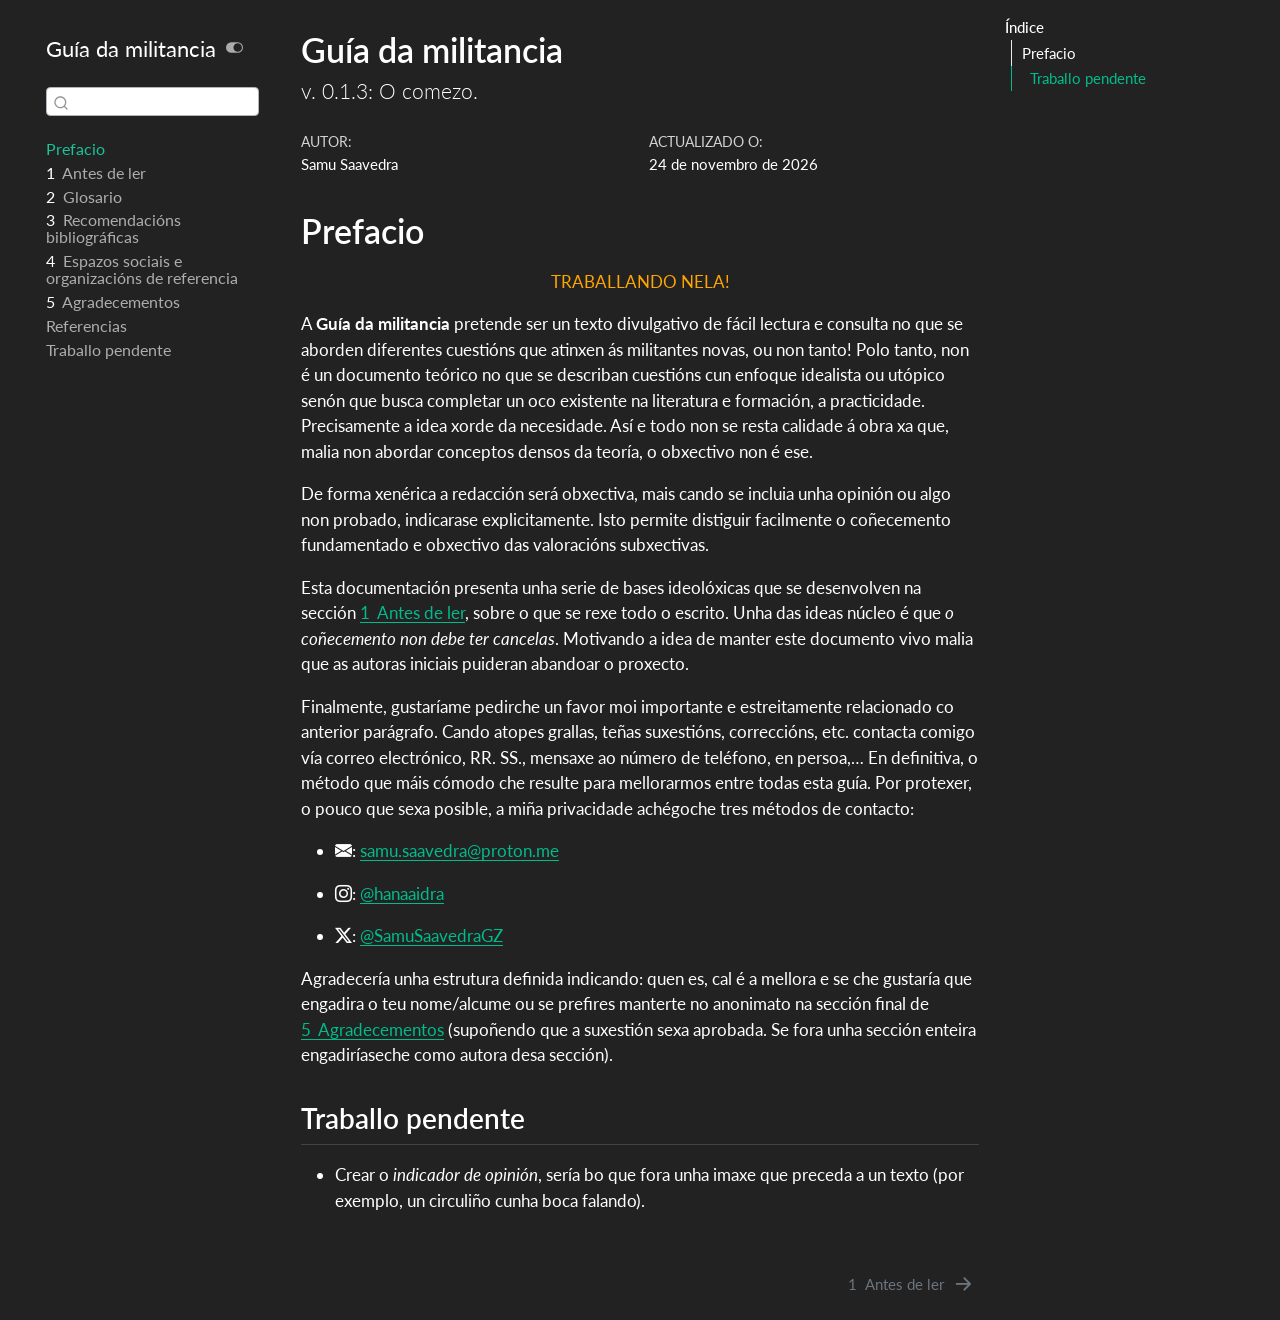
==== commit b9efd4ac: "Built site for gh-pages" ====
--- a/index.html
+++ b/index.html
@@ -49,6 +49,7 @@
 <link href="site_libs/bootstrap/bootstrap-icons.css" rel="stylesheet">
 <link href="site_libs/bootstrap/bootstrap-aed98941c9a23d34670946fc9452eebc.min.css" rel="stylesheet" append-hash="true" class="quarto-color-scheme" id="quarto-bootstrap" data-mode="light">
 <link href="site_libs/bootstrap/bootstrap-dark-508a3967fcba8ac229af21958218d07f.min.css" rel="stylesheet" append-hash="true" class="quarto-color-scheme quarto-color-alternate" id="quarto-bootstrap" data-mode="dark">
+<link href="site_libs/quarto-contrib/bootstrap-icons-1.13.1/bootstrap-icons.css" rel="stylesheet">
 <script id="quarto-search-options" type="application/json">{
   "location": "sidebar",
   "copy-button": false,
@@ -304,7 +305,7 @@
 </li>
         <li class="sidebar-item">
   <div class="sidebar-item-container"> 
-  <a href="./organizacions_de_referencia.html" class="sidebar-item-text sidebar-link">
+  <a href="./espazos_sociais_e_organizacions_de_referencia.html" class="sidebar-item-text sidebar-link">
  <span class="menu-text"><span class="chapter-number">4</span>&nbsp; <span class="chapter-title">Espazos sociais e organizacións de referencia</span></span></a>
   </div>
 </li>
@@ -350,7 +351,7 @@
 <header id="title-block-header" class="quarto-title-block default">
 <div class="quarto-title">
 <h1 class="title">Guía da militancia</h1>
-<p class="subtitle lead">v. 0.1.2: O comezo.</p>
+<p class="subtitle lead">v. 0.1.3: O comezo.</p>
 </div>
 
 
@@ -367,7 +368,7 @@
     <div>
     <div class="quarto-title-meta-heading">Actualizado o:</div>
     <div class="quarto-title-meta-contents">
-      <p class="date">18 de novembro de 2026</p>
+      <p class="date">24 de novembro de 2026</p>
     </div>
   </div>
   
@@ -389,16 +390,15 @@
 <p>Esta documentación presenta unha serie de bases ideolóxicas que se desenvolven na sección <a href="antes_de_ler.html" class="quarto-xref"><span>1&nbsp; Antes de ler</span></a>, sobre o que se rexe todo o escrito. Unha das ideas núcleo é que <em>o coñecemento non debe ter cancelas</em>. Motivando a idea de manter este documento vivo malia que as autoras iniciais puideran abandoar o proxecto.</p>
 <p>Finalmente, gustaríame pedirche un favor moi importante e estreitamente relacionado co anterior parágrafo. Cando atopes grallas, teñas suxestións, correccións, etc. contacta comigo vía correo electrónico, RR. SS., mensaxe ao número de teléfono, en persoa,… En definitiva, o método que máis cómodo che resulte para mellorarmos entre todas esta guía. Por protexer, o pouco que sexa posible, a miña privacidade achégoche tres <span id="metodos-contacto">métodos de contacto</span>:</p>
 <ul>
-<li><p><em>Correo electrónico</em>: samu.saavedra@proton.me</p></li>
-<li><p><em>Instagram</em>: @hanaaidra</p></li>
-<li><p><em>X</em> (anteriormente <em>Twitter</em>): @SamuSaavedraGZ</p></li>
+<li><p><i class="bi-envelope-fill " style="" role="img" aria-hidden="true"></i>: <a href="mailto:samu.saavedra@proton.me">samu.saavedra@proton.me</a></p></li>
+<li><p><i class="bi-instagram " style="" role="img" aria-hidden="true"></i>: <a href="https://www.instagram.com/hanaaidra/" target="_blank">@hanaaidra</a></p></li>
+<li><p><i class="bi-twitter-x " style="" role="img" aria-hidden="true"></i>: <a href="https://x.com/SamuSaavedraGZ" target="_blank">@SamuSaavedraGZ</a></p></li>
 </ul>
 <p>Agradecería unha estrutura definida indicando: quen es, cal é a mellora e se che gustaría que engadira o teu nome/alcume ou se prefires manterte no anonimato na sección final de <a href="agradecementos.html" class="quarto-xref"><span>5&nbsp; Agradecementos</span></a> (supoñendo que a suxestión sexa aprobada. Se fora unha sección enteira engadiríaseche como autora desa sección).</p>
 <section id="traballo-pendente" class="level2">
 <h2 data-anchor-id="traballo-pendente">Traballo pendente</h2>
 <ul>
-<li><p>Crear o <em>indicador de opinión</em>, sería bo que fora unha imaxe que preceda a un texto (por exemplo, un circuliño cunha boca falando).</p></li>
-<li><p>Engadir iconas aos métodos de contacto</p></li>
+<li>Crear o <em>indicador de opinión</em>, sería bo que fora unha imaxe que preceda a un texto (por exemplo, un circuliño cunha boca falando).</li>
 </ul>
 
 
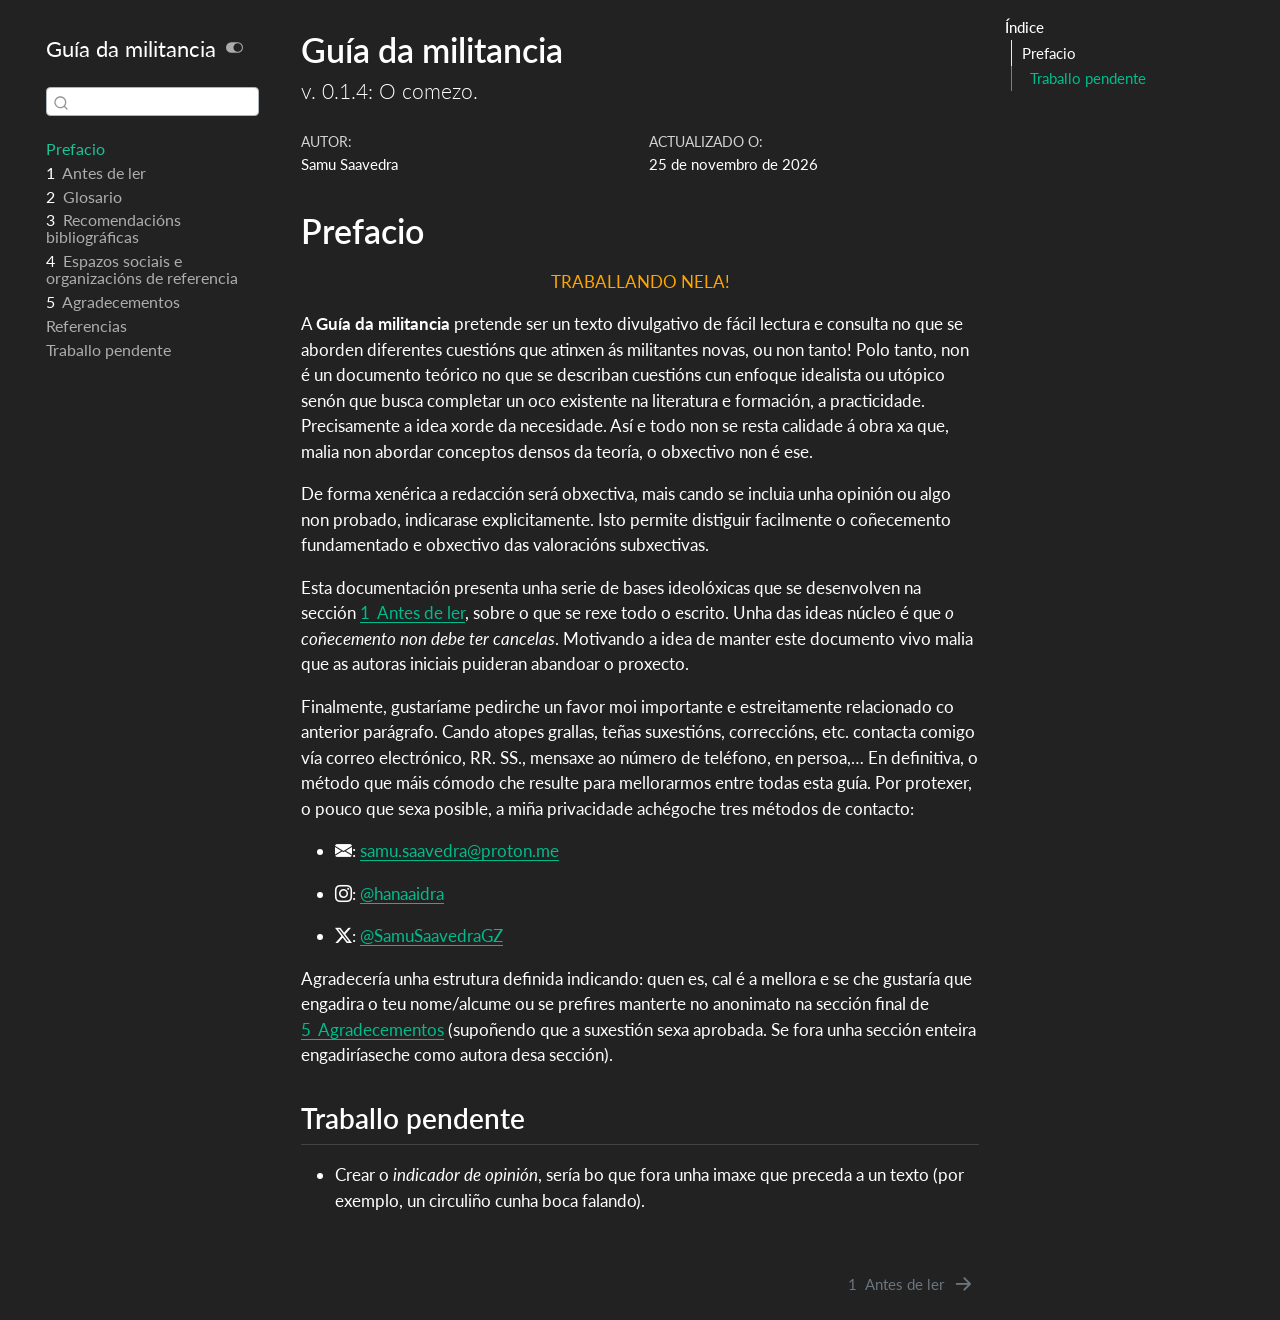
==== commit a17e9ca2: "Built site for gh-pages" ====
--- a/index.html
+++ b/index.html
@@ -351,7 +351,7 @@
 <header id="title-block-header" class="quarto-title-block default">
 <div class="quarto-title">
 <h1 class="title">Guía da militancia</h1>
-<p class="subtitle lead">v. 0.1.3: O comezo.</p>
+<p class="subtitle lead">v. 0.1.4: O comezo.</p>
 </div>
 
 
@@ -368,7 +368,7 @@
     <div>
     <div class="quarto-title-meta-heading">Actualizado o:</div>
     <div class="quarto-title-meta-contents">
-      <p class="date">24 de novembro de 2026</p>
+      <p class="date">25 de novembro de 2026</p>
     </div>
   </div>
   
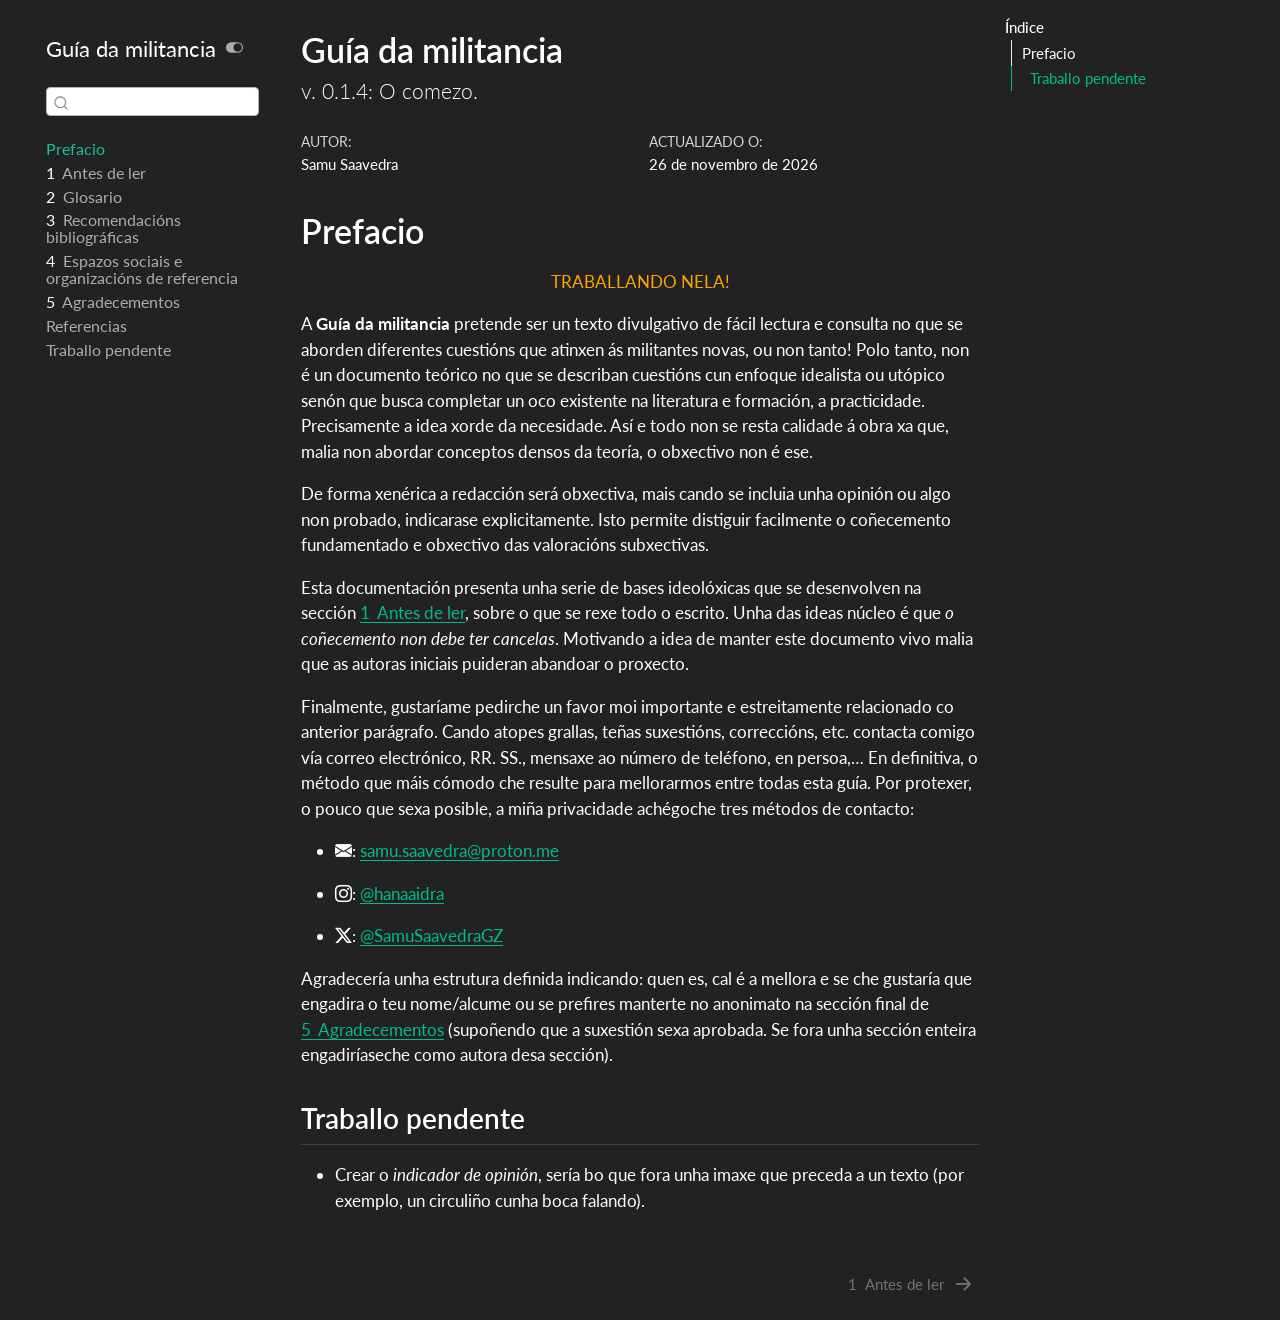
==== commit 38d9171f: "Built site for gh-pages" ====
--- a/index.html
+++ b/index.html
@@ -368,7 +368,7 @@
     <div>
     <div class="quarto-title-meta-heading">Actualizado o:</div>
     <div class="quarto-title-meta-contents">
-      <p class="date">25 de novembro de 2026</p>
+      <p class="date">26 de novembro de 2026</p>
     </div>
   </div>
   
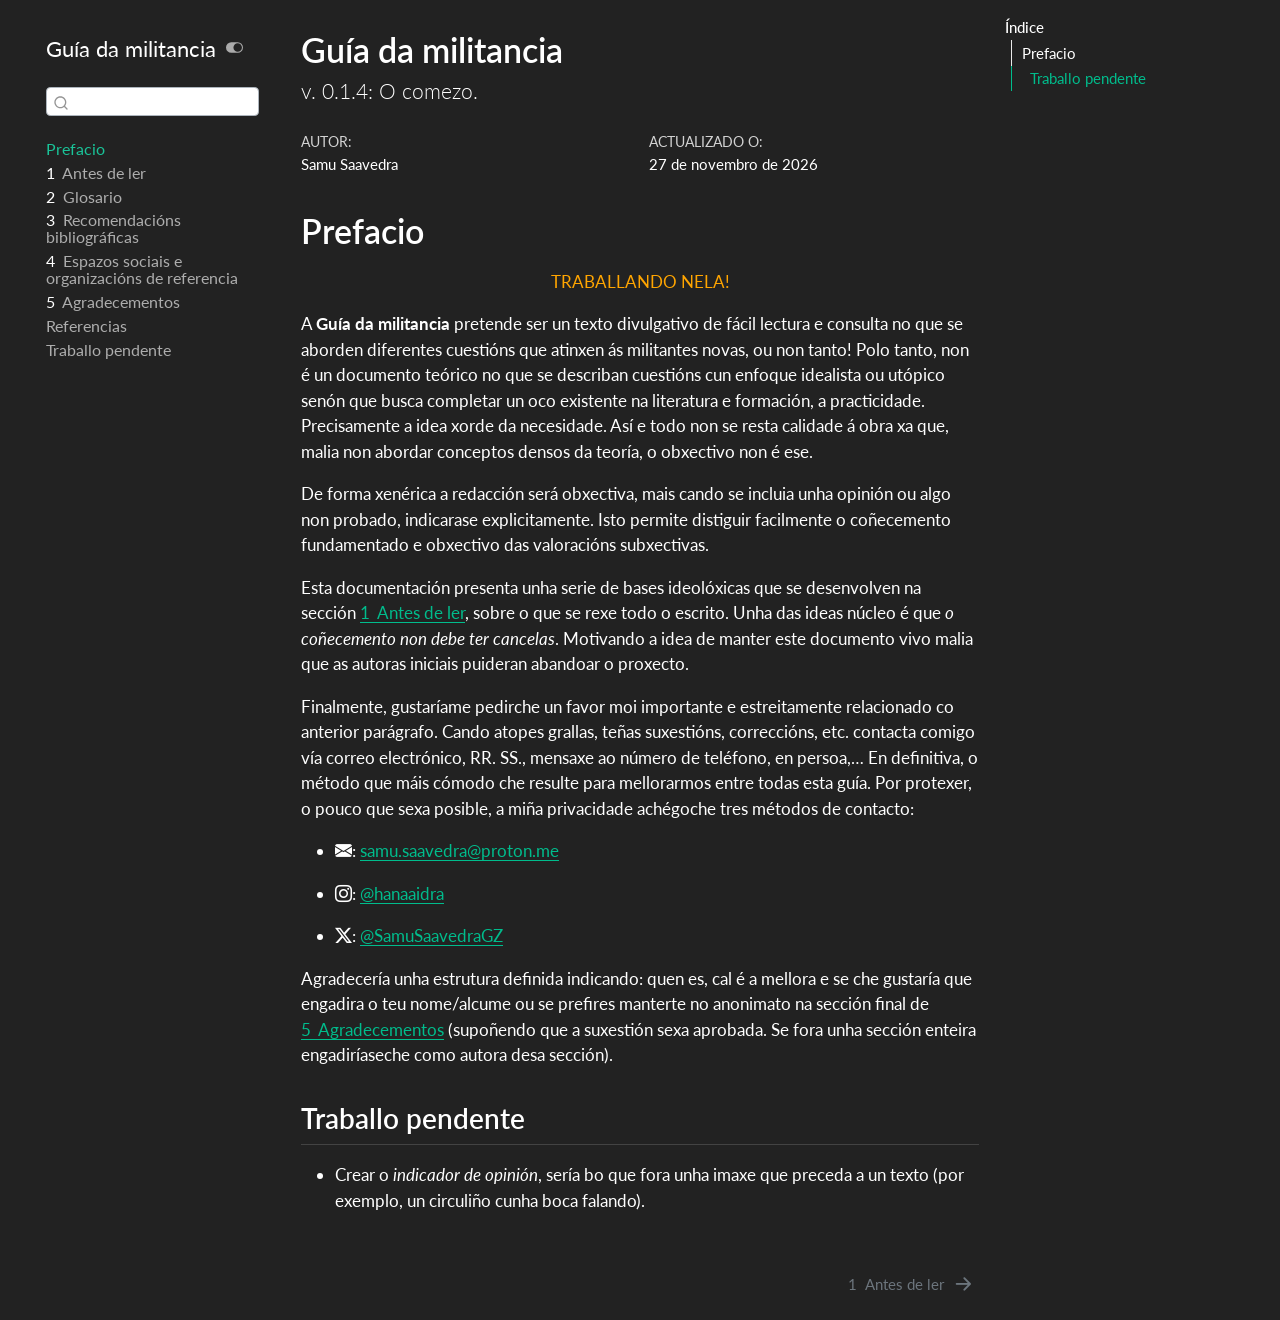
==== commit 620ccd76: "Built site for gh-pages" ====
--- a/index.html
+++ b/index.html
@@ -368,7 +368,7 @@
     <div>
     <div class="quarto-title-meta-heading">Actualizado o:</div>
     <div class="quarto-title-meta-contents">
-      <p class="date">26 de novembro de 2026</p>
+      <p class="date">27 de novembro de 2026</p>
     </div>
   </div>
   
